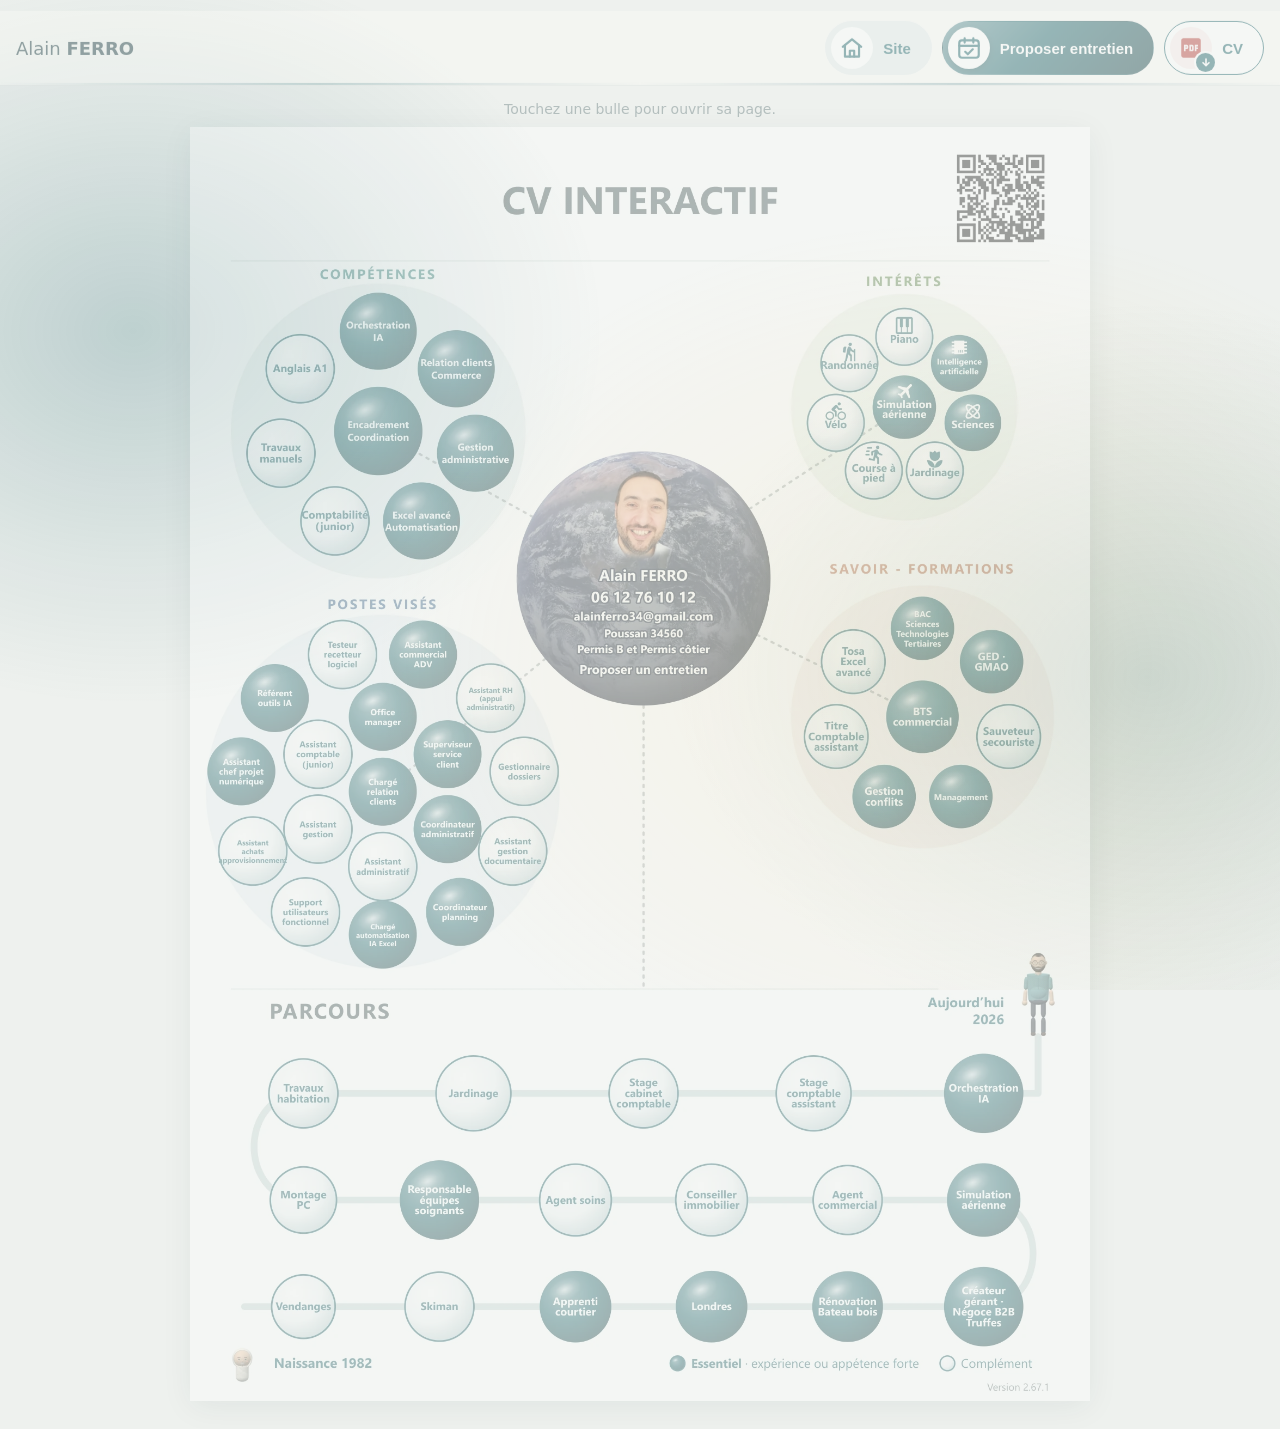
==== cv.html @ 8133cb1b "[CORR] Studio video Phoenix YouTube et libelles 2.67.1" ====
<!doctype html>
<html lang="fr">
<head>
<meta charset="utf-8">
<meta name="viewport" content="width=device-width, initial-scale=1">
<title>CV interactif — Alain FERRO</title>
<meta name="description" content="CV interactif d’Alain Ferro : touchez une bulle pour ouvrir la page correspondante du site.">
<meta http-equiv="Content-Security-Policy" content="default-src 'self'; img-src 'self' data:; style-src 'self'; script-src 'self'; object-src 'none'; base-uri 'none'; form-action 'none'">
<meta name="referrer" content="no-referrer">
<link rel="icon" href="assets/favicon.png">
<link rel="stylesheet" href="cv.css?v=2.67.1">
<link rel="stylesheet" href="boutons.css?v=2.67.1">
<link rel="stylesheet" href="mouvements.css?v=2.67.1">
</head>
<body>
<header class="cvl-barre">
  <a class="cvl-nom" href="./?v=2.67.1#/">Alain <strong>FERRO</strong></a>
  <nav class="cvl-actions" aria-label="Actions">
    <a class="bb bb-p3 cvl-site" href="./?v=2.67.1#/" aria-label="Revenir au site"><span class="bb-pastille" aria-hidden="true"><img class="bb-ic" src="assets/boutons/site.svg" alt=""></span><span class="bb-lb">Site</span></a>
    <a class="bb bb-p1 cvl-entretien" href="entretien.html" aria-label="Proposer un entretien"><span class="bb-pastille" aria-hidden="true"><img class="bb-ic" src="assets/boutons/entretien.svg" alt=""></span><span class="bb-lb">Proposer entretien</span></a>
    <a class="bb bb-p2" id="cvl-pdf" title="Télécharger CV" href="CV-Interactif-Alain-FERRO.pdf?v=2.67.1" aria-label="Télécharger le CV au format PDF" download="CV-Interactif-Alain-FERRO.pdf"><span class="bb-pastille" aria-hidden="true"><img class="bb-ic" src="assets/boutons/cv-pdf.svg" alt=""><span class="bb-badge bb-badge-bas"></span></span><span class="bb-lb">CV</span></a>
  </nav>
</header>
<main class="cvl-scene">
  <p class="cvl-aide">Touchez une bulle pour ouvrir sa page.</p>
  <div class="cvl-page" id="cvl-page">
    <img src="assets/cv/cv-page.webp?v=2.67.1" width="1653" height="2339" alt="CV interactif d’Alain Ferro : compétences, intérêts, formations, postes visés et parcours.">
  </div>
</main>
<script src="assets/cv/liens.js?v=2.67.1"></script>
<script src="cv.js?v=2.67.1"></script>
<script src="mouvements.js?v=2.67.1"></script>
</body>
</html>
---- cv.css ----
/* Lecteur du CV (2.33.0) : la page du PDF, avec des bulles qui sont de vrais liens web, cliquables sur tous les téléphones. */
:root { --encre: #19383d; --experience: #087e83; --fond: #eef1ee; --carte: #fcfcf8; }
* { box-sizing: border-box; }
html, body { margin: 0; background: var(--fond); color: var(--encre); font-family: "Segoe UI", system-ui, -apple-system, Roboto, sans-serif; }
.cvl-barre { position: sticky; top: 0; z-index: 5; display: flex; align-items: center; justify-content: space-between; gap: 12px; padding: 10px 16px; background: rgba(252, 252, 248, .95); border-bottom: 1px solid rgba(25, 56, 61, .12); }
.cvl-nom { font-size: 18px; color: var(--encre); text-decoration: none; }
.cvl-actions { display: flex; gap: 8px; }
.cvl-bouton { display: inline-flex; align-items: center; min-height: 40px; padding: 8px 16px; border: 1px solid var(--encre); border-radius: 22px; font-size: 14px; color: var(--encre); text-decoration: none; white-space: nowrap; }
.cvl-bouton.plein { background: var(--encre); color: #fff; }
.cvl-bouton:focus-visible, .cvl-lien:focus-visible { outline: 3px solid rgba(8, 126, 131, .5); outline-offset: 2px; }
.cvl-scene { padding: 14px 12px 40px; }
.cvl-aide { max-width: 900px; margin: 0 auto 10px; font-size: 14px; color: #4b6468; text-align: center; }
.cvl-page { position: relative; max-width: 900px; margin: 0 auto; background: #fff; box-shadow: 0 6px 30px rgba(25, 56, 61, .18); }
.cvl-page img { display: block; width: 100%; height: auto; }
.cvl-lien { position: absolute; display: block; border-radius: 10px; -webkit-tap-highlight-color: rgba(8, 126, 131, .25); transition: background-color .2s ease, box-shadow .2s ease, transform .2s ease; }
.cvl-lien.bulle { border-radius: 50%; }
.cvl-lien:hover, .cvl-lien:focus-visible, .cvl-lien:active { background: rgba(8, 126, 131, .14); box-shadow: inset 0 0 0 2px rgba(8, 126, 131, .75); }
.cvl-lien:active { background: rgba(8, 126, 131, .28); }
@media (max-width: 520px) { .cvl-nom { font-size: 16px; } .cvl-bouton { padding: 7px 12px; font-size: 13px; } .cvl-scene { padding: 10px 0 30px; } .cvl-page { box-shadow: none; } }
@media (prefers-reduced-motion: reduce) { .cvl-lien { transition: none; } }
/* 2.35.2 (Alain) : sur téléphone, le bandeau ne garde que le nom et « Télécharger le PDF ». */
@media (max-width: 600px) { .cvl-site { display: none; } }
/* 2.61.0 bb-cv : boutons B épurés dans la barre du lecteur ; sur téléphone seul « CV PDF » reste (2.35.2). */
.cvl-actions { align-items: center; gap: 10px; }
@media (max-width: 600px) { .cvl-actions .cvl-site, .cvl-actions .cvl-entretien { display: none; } }
---- boutons.css ----
/* Charte boutons B épurée (2.61.0) — capsule arrondie, pastille dominante, 1 à 2 mots, aucun sous-texte.
   Modèle validé par Alain le 17/11/2026 : boutons-20261117/B-epure.html (dossier privé). Icônes : assets/boutons/. */
.bb { position: relative; box-sizing: border-box; display: inline-flex; align-items: center; gap: 10px; min-height: 52px; padding: 5px 20px 5px 5px;
  border: 1.5px solid #155E66; border-radius: 999px; background: #fff; color: #155E66; font: 700 15px/1 "Segoe UI", Arial, sans-serif;
  letter-spacing: 0; text-transform: none; text-decoration: none; text-shadow: none; white-space: nowrap; cursor: pointer;
  transition: box-shadow .2s, background-color .2s, border-color .2s; -webkit-tap-highlight-color: transparent; }
.bb:hover, .bb:focus-visible, .bb:visited { text-decoration: none; }
.bb-pastille { position: relative; display: grid; place-items: center; width: 42px; height: 42px; flex: none; border-radius: 50%; background: #E3ECEB; transition: transform .2s; }
.bb-ic { display: block; width: 26px; height: 26px; }
.bb-badge { position: absolute; right: -3px; bottom: -3px; width: 19px; height: 19px; border-radius: 50%; background: #155E66 center / 12px 12px no-repeat; box-shadow: 0 0 0 2px #fff; }
.bb-badge-bas { background-image: url("assets/boutons/badge-bas.svg"); }
.bb-badge-pro { background-color: #0A3F7A; background-image: url("assets/boutons/badge-mallette.svg"); }
.bb:hover { box-shadow: 0 6px 16px #155e6630; } .bb:hover .bb-pastille { transform: scale(1.08); }
.bb:active .bb-pastille { transform: scale(.96); }
.bb:focus-visible { outline: none; box-shadow: 0 0 0 3px #fff, 0 0 0 6px #155E66, 0 0 0 9px #FFD27A; }
/* Priorités : principale, secondaire, navigation, messagerie. */
.bb-p1 { border-color: transparent; color: #fff; background: linear-gradient(135deg, #5B8E94, #155E66 45%, #0D3A3F); }
.bb-p1:hover, .bb-p1:focus-visible, .bb-p1:visited { color: #fff; }
.bb-p1 .bb-pastille { background: #fff; box-shadow: 0 2px 6px #0003; }
.bb-p2 .bb-pastille { background: #FBECEB; }
.bb-p2:hover, .bb-p2:visited, .bb-p3:visited { color: #155E66; }
.bb-p3 { border-color: transparent; background: #E3ECEB; } .bb-p3 .bb-pastille { background: #fff; } .bb-p3:hover { background: #d6e4e2; color: #155E66; }
.bb-m { border-color: #D9E3E1; color: #19383D; } .bb-m:hover, .bb-m:visited { color: #19383D; }
.bb-m .bb-pastille { background: #fff; box-shadow: 0 0 0 2px var(--bb-marque), 0 3px 8px #19383d1f; }
.bb-m:hover { border-color: var(--bb-marque); }
.bb-gm { --bb-marque: #EA4335; } .bb-ol { --bb-marque: #0F6CBD; } .bb-pro { --bb-marque: #0A3F7A; }
/* Très petits écrans (≤ 380 px) : même capsule, un peu plus compacte ; cible ≥ 44 px conservée. */
@media (max-width: 380px) {
  .bb { gap: 7px; min-height: 48px; padding-right: 12px; font-size: 14px; }
  .bb-pastille { width: 38px; height: 38px; } .bb-ic { width: 23px; height: 23px; }
}
@media (prefers-reduced-motion: reduce) { .bb, .bb-pastille { transition: none; } }
@media print { .bb { box-shadow: none; } }
/* 2.61.1 bb-deux-lignes : « Proposer entretien » peut passer sur deux lignes dans la capsule sur petit écran. */
@media (max-width: 700px) { .co-actions-bandeau .bb { white-space: normal; line-height: 1.1; } }
@media (max-width: 380px) { .bb { white-space: normal; line-height: 1.1; } }
---- mouvements.css ----
/* Mouvement commun à toutes les rubriques et pages autonomes. Les textes restent lisibles. */
/* 2.65.0 (Alain) : ambiance d'arrière-plan réellement visible sur toutes les pages. Elle passe au-dessus des fonds de
   page (#fond, fonds blancs) et sous le contenu (main en z-index 2, bandeau 20) : textes et cibles ne bougent pas.
   Trois nappes douces aux couleurs de la charte (pétrole, pétrole clair, or pâle) qui dérivent lentement. */
.mv-ambiance { position: fixed; inset: -10%; z-index: 1; pointer-events: none; overflow: hidden; contain: strict;
  background: radial-gradient(38% 42% at 50% 50%, #ffd27a2e, #ffd27a00 70%) 0 0 / 140% 140% no-repeat;
  animation: mv-ambiance-fond 17s ease-in-out infinite alternate; }
.mv-ambiance::before, .mv-ambiance::after { content: ""; position: absolute; width: 62%; height: 70%; border-radius: 50%; animation: mv-ambiance 11s ease-in-out infinite alternate; }
.mv-ambiance::before { left: -14%; top: 4%; background: radial-gradient(ellipse, #155e6638, #155e6614 42%, transparent 70%); }
.mv-ambiance::after { right: -14%; bottom: -6%; background: radial-gradient(ellipse, #5b8e943d, #5b8e9414 45%, transparent 70%); animation-duration: 13.7s; animation-delay: -3s; animation-direction: alternate-reverse; } /* périodes différentes : les nappes ne s’arrêtent jamais ensemble */
body.mv-active > main { position: relative; z-index: 2; }
@keyframes mv-ambiance { from { transform: translate3d(0, 0, 0) scale(.92); } to { transform: translate3d(11vw, -7vh, 0) scale(1.12); } }
@keyframes mv-ambiance-fond { from { background-position: 0% 0%; } to { background-position: 100% 100%; } }
/* Entrée au changement de page, puis au défilement : jamais de contenu masqué en attente de JS. */
.mv-entree { animation: mv-entree .6s cubic-bezier(.2,.65,.3,1) both; animation-delay: var(--mv-delai, 0ms); }
@keyframes mv-entree { from { opacity: .35; translate: 0 12px; } to { opacity: 1; translate: 0 0; } }
/* Déplacement doux des visuels seulement ; transform reste disponible pour les interactions existantes. */
.pr-terre > image, .re-visuel, .co-bulle-disque, .co-fiche-sphere { animation: mv-flotte 7s ease-in-out infinite alternate; }
.re-cartes li:nth-child(2n) .re-visuel, .co-bulle-appli:nth-child(2n) .co-bulle-disque { animation-delay: -3s; animation-duration: 8.5s; }
.re-cartes li:nth-child(3n) .re-visuel, .co-bulle-appli:nth-child(3n) .co-bulle-disque { animation-delay: -5s; }
@keyframes mv-flotte { from { translate: 0 0; } to { translate: 0 -5px; } }
.pr-terre:focus-within, .pr-terre:hover, .pr-sphere:hover, .pr-sphere:focus-visible,
.re-carte:hover .re-visuel, .re-carte:focus-visible .re-visuel,
.co-bulle-appli a:hover .co-bulle-disque, .co-bulle-appli a:focus-visible .co-bulle-disque { animation-play-state: paused; }
.pr-terre, .pr-terre-boite { animation: mv-terre-eclat 8s ease-in-out infinite alternate; }
.pr-terre-boite > .pr-terre { animation: none; }
@keyframes mv-terre-eclat { from { filter: drop-shadow(0 2px 3px #155e6612); } to { filter: drop-shadow(0 6px 10px #155e662e); } }
/* Modelé vivant des sphères de jeu, sans intervenir sur leurs positions ou collisions. */
.pr-sphere::after, .bi-charte .ch-sphere::after, .co-sphere-reflet { animation: mv-reflet 5.5s ease-in-out infinite alternate; }
.bi-charte .bi-place:nth-child(2n) .ch-sphere::after { animation-delay: -2s; }
@keyframes mv-reflet { from { opacity: .55; } to { opacity: 1; } }
.co-bouton-methode::before { animation: mv-eclat 6s ease-in-out infinite; }
@keyframes mv-eclat { 0%, 55% { opacity: .35; translate: -15% 0; } 80%, 100% { opacity: .9; translate: 15% 0; } }
.co-graphe-lien.hub { animation: mv-liens 8s linear infinite; }
@keyframes mv-liens { to { stroke-dashoffset: -64; } }
/* Le lecteur garde l’image du PDF et ses zones cliquables exactement superposées. */
.cvl-barre::after { content: ""; position: absolute; left: 0; bottom: 0; width: 100%; height: 2px; background: linear-gradient(90deg, transparent, #155e6670, transparent); background-size: 50% 100%; animation: mv-lecture 9s linear infinite; pointer-events: none; }
@keyframes mv-lecture { to { background-position: 200% 0; } }
/* 2.60.0 : sphères du Parcours toujours en léger mouvement tant que la page est affichée :
   respiration du disque autour de son centre et reflet qui glisse. Textes, liens, chemin et personnage fixes. */
.co-chemin .co-noeud-charte .co-sphere-fond { transform-box: fill-box; transform-origin: 50% 50%; animation: mv-souffle 5.2s ease-in-out infinite alternate; }
.co-chemin .co-noeud-charte .co-sphere-reflet { animation: mv-reflet 5.5s ease-in-out infinite alternate, mv-reflet-glisse 7.4s ease-in-out infinite alternate; }
.co-chemin .co-noeud-charte:nth-of-type(2n) .co-sphere-fond { animation-duration: 6.1s; animation-delay: -2.3s; }
.co-chemin .co-noeud-charte:nth-of-type(3n) .co-sphere-fond { animation-duration: 4.6s; animation-delay: -3.7s; }
.co-chemin .co-noeud-charte:nth-of-type(2n) .co-sphere-reflet { animation-delay: -1.6s, -4.1s; }
.co-chemin .co-noeud-charte:nth-of-type(3n) .co-sphere-reflet { animation-delay: -3s, -2.2s; }
/* Liste du Parcours (petit écran / fenêtre basse) : petites sphères en respiration et reflet vivant. */
.co-arret-charte .ch-sphere { animation: mv-souffle 5.2s ease-in-out infinite alternate; }
.co-arret-charte:nth-child(2n) .ch-sphere { animation-duration: 6.1s; animation-delay: -2.3s; }
.co-arret-charte:nth-child(3n) .ch-sphere { animation-duration: 4.6s; animation-delay: -3.7s; }
.co-arret-charte .ch-sphere::after { animation: mv-reflet 5.5s ease-in-out infinite alternate; }
@keyframes mv-souffle { from { scale: .965; } to { scale: 1.035; } }
@keyframes mv-reflet-glisse { from { translate: -4px -2px; } to { translate: 4px 3px; } }
/* Pause de toutes les animations CSS, anciennes et nouvelles, quand l’onglet n’est pas affiché. */
html.mv-pause *, html.mv-pause *::before, html.mv-pause *::after { animation-play-state: paused !important; }
@media (prefers-reduced-motion: reduce) {
  .mv-ambiance { display: none; }
  html *, html *::before, html *::after { animation: none !important; transition: none !important; scroll-behavior: auto !important; }
}
/* 2.63.0 : le poids du personnage ne déplace jamais les bulles en mouvement réduit ni à l’impression. */
@media (prefers-reduced-motion: reduce) { .co-chemin .co-noeud-charte { translate: none !important; } }
@media print { .co-chemin .co-noeud-charte { translate: none !important; } }
@media print {
  .mv-ambiance { display: none; }
  html *, html *::before, html *::after { animation: none !important; transition: none !important; }
}
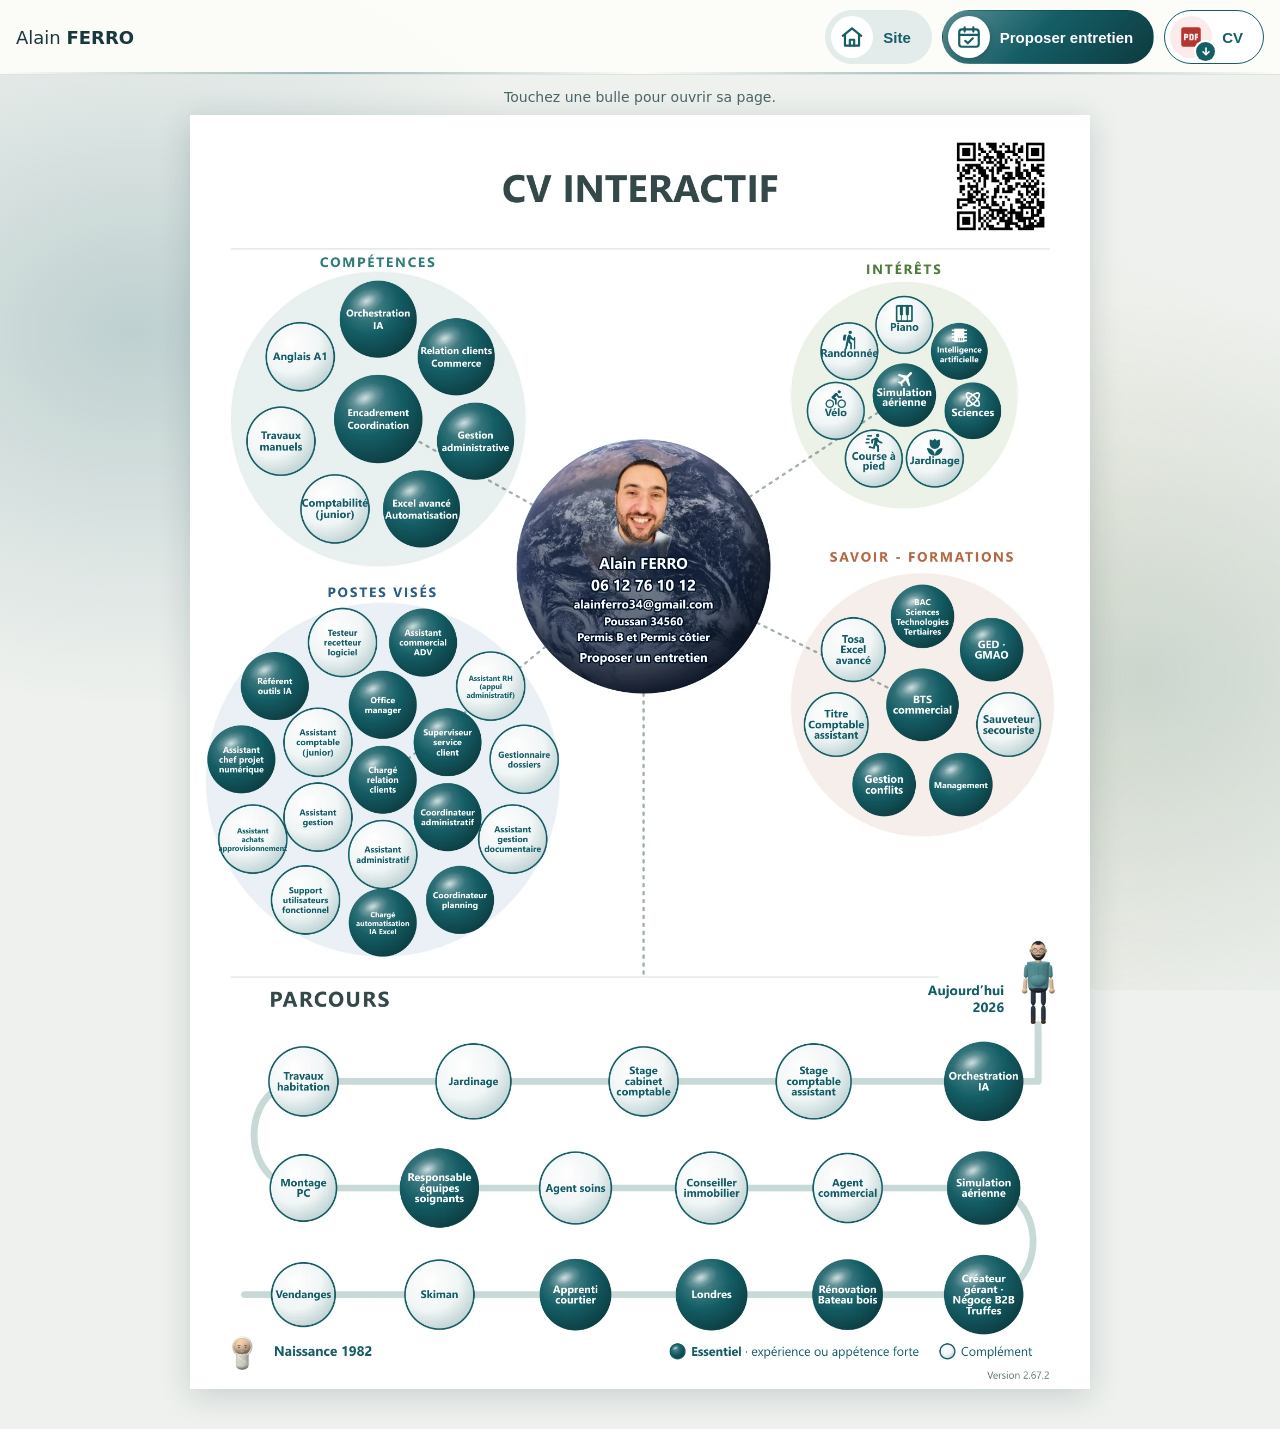
==== commit 683498d3: "[CORR] Reference video Phoenix corrigee 2.67.2" ====
--- a/cv.html
+++ b/cv.html
@@ -8,27 +8,27 @@
 <meta http-equiv="Content-Security-Policy" content="default-src 'self'; img-src 'self' data:; style-src 'self'; script-src 'self'; object-src 'none'; base-uri 'none'; form-action 'none'">
 <meta name="referrer" content="no-referrer">
 <link rel="icon" href="assets/favicon.png">
-<link rel="stylesheet" href="cv.css?v=2.67.1">
-<link rel="stylesheet" href="boutons.css?v=2.67.1">
-<link rel="stylesheet" href="mouvements.css?v=2.67.1">
+<link rel="stylesheet" href="cv.css?v=2.67.2">
+<link rel="stylesheet" href="boutons.css?v=2.67.2">
+<link rel="stylesheet" href="mouvements.css?v=2.67.2">
 </head>
 <body>
 <header class="cvl-barre">
-  <a class="cvl-nom" href="./?v=2.67.1#/">Alain <strong>FERRO</strong></a>
+  <a class="cvl-nom" href="./?v=2.67.2#/">Alain <strong>FERRO</strong></a>
   <nav class="cvl-actions" aria-label="Actions">
-    <a class="bb bb-p3 cvl-site" href="./?v=2.67.1#/" aria-label="Revenir au site"><span class="bb-pastille" aria-hidden="true"><img class="bb-ic" src="assets/boutons/site.svg" alt=""></span><span class="bb-lb">Site</span></a>
+    <a class="bb bb-p3 cvl-site" href="./?v=2.67.2#/" aria-label="Revenir au site"><span class="bb-pastille" aria-hidden="true"><img class="bb-ic" src="assets/boutons/site.svg" alt=""></span><span class="bb-lb">Site</span></a>
     <a class="bb bb-p1 cvl-entretien" href="entretien.html" aria-label="Proposer un entretien"><span class="bb-pastille" aria-hidden="true"><img class="bb-ic" src="assets/boutons/entretien.svg" alt=""></span><span class="bb-lb">Proposer entretien</span></a>
-    <a class="bb bb-p2" id="cvl-pdf" title="Télécharger CV" href="CV-Interactif-Alain-FERRO.pdf?v=2.67.1" aria-label="Télécharger le CV au format PDF" download="CV-Interactif-Alain-FERRO.pdf"><span class="bb-pastille" aria-hidden="true"><img class="bb-ic" src="assets/boutons/cv-pdf.svg" alt=""><span class="bb-badge bb-badge-bas"></span></span><span class="bb-lb">CV</span></a>
+    <a class="bb bb-p2" id="cvl-pdf" title="Télécharger CV" href="CV-Interactif-Alain-FERRO.pdf?v=2.67.2" aria-label="Télécharger le CV au format PDF" download="CV-Interactif-Alain-FERRO.pdf"><span class="bb-pastille" aria-hidden="true"><img class="bb-ic" src="assets/boutons/cv-pdf.svg" alt=""><span class="bb-badge bb-badge-bas"></span></span><span class="bb-lb">CV</span></a>
   </nav>
 </header>
 <main class="cvl-scene">
   <p class="cvl-aide">Touchez une bulle pour ouvrir sa page.</p>
   <div class="cvl-page" id="cvl-page">
-    <img src="assets/cv/cv-page.webp?v=2.67.1" width="1653" height="2339" alt="CV interactif d’Alain Ferro : compétences, intérêts, formations, postes visés et parcours.">
+    <img src="assets/cv/cv-page.webp?v=2.67.2" width="1653" height="2339" alt="CV interactif d’Alain Ferro : compétences, intérêts, formations, postes visés et parcours.">
   </div>
 </main>
-<script src="assets/cv/liens.js?v=2.67.1"></script>
-<script src="cv.js?v=2.67.1"></script>
-<script src="mouvements.js?v=2.67.1"></script>
+<script src="assets/cv/liens.js?v=2.67.2"></script>
+<script src="cv.js?v=2.67.2"></script>
+<script src="mouvements.js?v=2.67.2"></script>
 </body>
 </html>
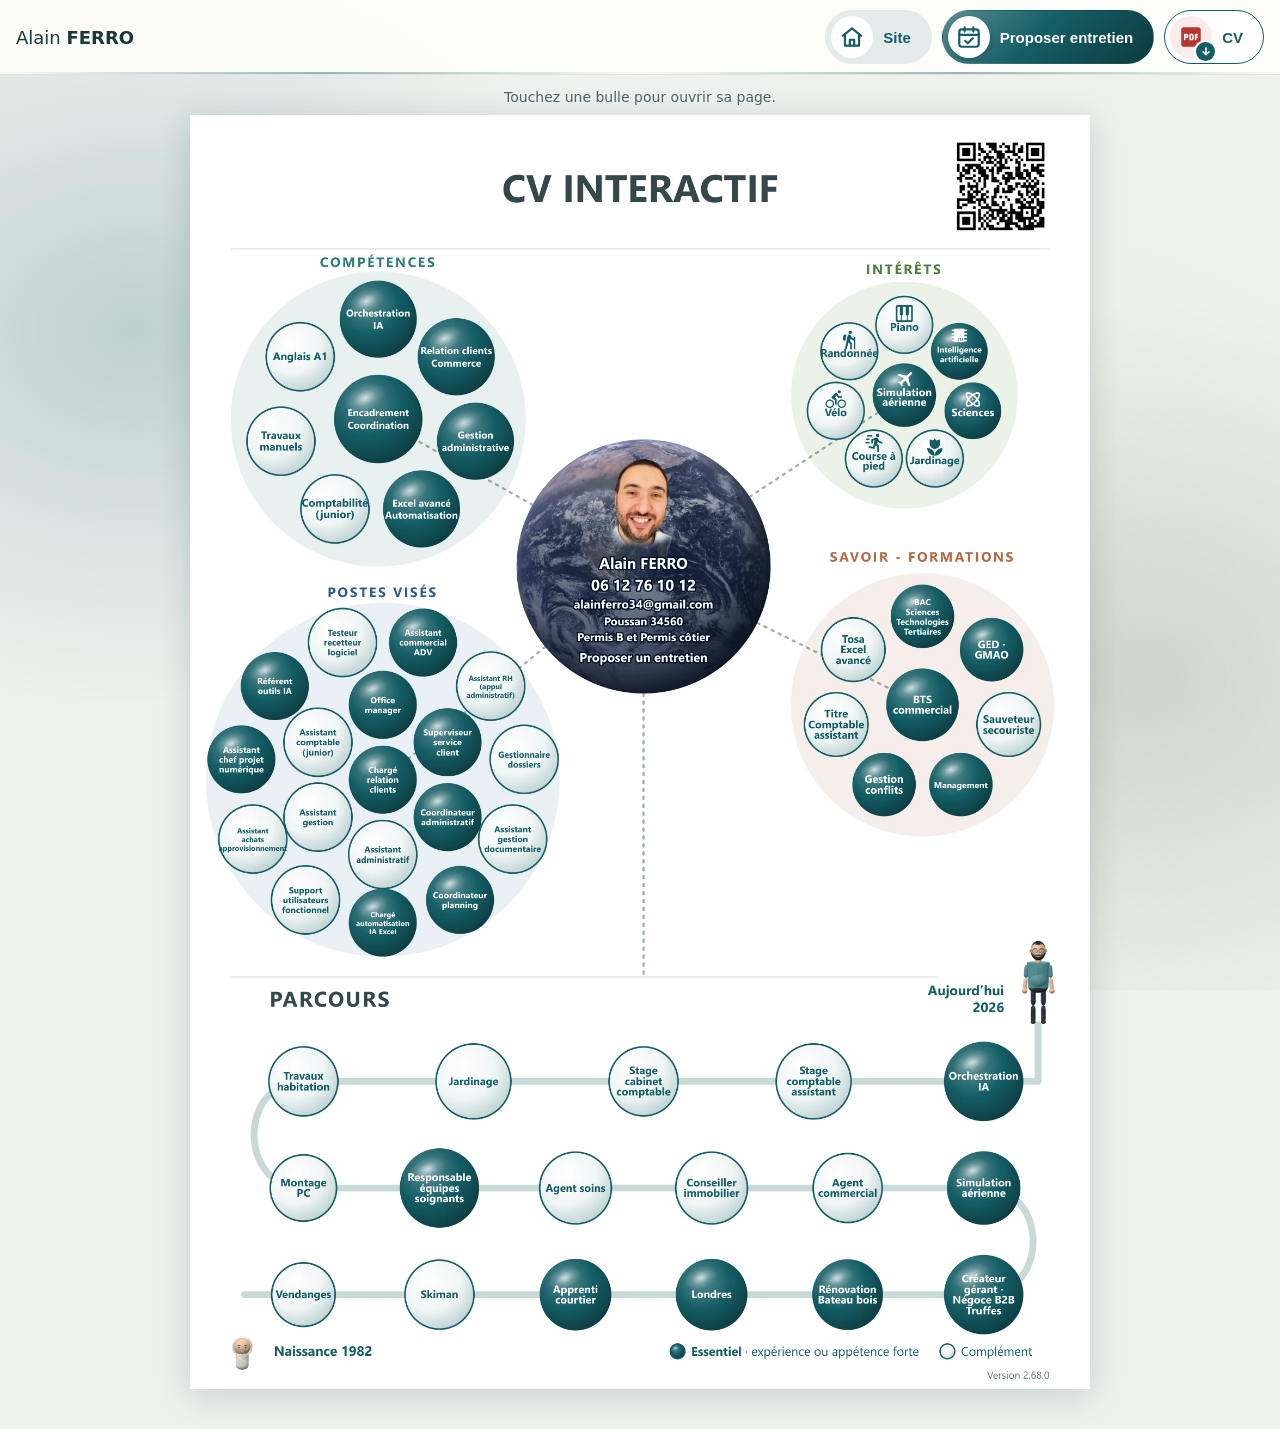
==== commit b8a6e617: "[MODIF] Pages enfants SkyLivra uniformes et videos prioritaires 2.68.0" ====
--- a/cv.html
+++ b/cv.html
@@ -8,27 +8,27 @@
 <meta http-equiv="Content-Security-Policy" content="default-src 'self'; img-src 'self' data:; style-src 'self'; script-src 'self'; object-src 'none'; base-uri 'none'; form-action 'none'">
 <meta name="referrer" content="no-referrer">
 <link rel="icon" href="assets/favicon.png">
-<link rel="stylesheet" href="cv.css?v=2.67.2">
-<link rel="stylesheet" href="boutons.css?v=2.67.2">
-<link rel="stylesheet" href="mouvements.css?v=2.67.2">
+<link rel="stylesheet" href="cv.css?v=2.68.0">
+<link rel="stylesheet" href="boutons.css?v=2.68.0">
+<link rel="stylesheet" href="mouvements.css?v=2.68.0">
 </head>
 <body>
 <header class="cvl-barre">
-  <a class="cvl-nom" href="./?v=2.67.2#/">Alain <strong>FERRO</strong></a>
+  <a class="cvl-nom" href="./?v=2.68.0#/">Alain <strong>FERRO</strong></a>
   <nav class="cvl-actions" aria-label="Actions">
-    <a class="bb bb-p3 cvl-site" href="./?v=2.67.2#/" aria-label="Revenir au site"><span class="bb-pastille" aria-hidden="true"><img class="bb-ic" src="assets/boutons/site.svg" alt=""></span><span class="bb-lb">Site</span></a>
+    <a class="bb bb-p3 cvl-site" href="./?v=2.68.0#/" aria-label="Revenir au site"><span class="bb-pastille" aria-hidden="true"><img class="bb-ic" src="assets/boutons/site.svg" alt=""></span><span class="bb-lb">Site</span></a>
     <a class="bb bb-p1 cvl-entretien" href="entretien.html" aria-label="Proposer un entretien"><span class="bb-pastille" aria-hidden="true"><img class="bb-ic" src="assets/boutons/entretien.svg" alt=""></span><span class="bb-lb">Proposer entretien</span></a>
-    <a class="bb bb-p2" id="cvl-pdf" title="Télécharger CV" href="CV-Interactif-Alain-FERRO.pdf?v=2.67.2" aria-label="Télécharger le CV au format PDF" download="CV-Interactif-Alain-FERRO.pdf"><span class="bb-pastille" aria-hidden="true"><img class="bb-ic" src="assets/boutons/cv-pdf.svg" alt=""><span class="bb-badge bb-badge-bas"></span></span><span class="bb-lb">CV</span></a>
+    <a class="bb bb-p2" id="cvl-pdf" title="Télécharger CV" href="CV-Interactif-Alain-FERRO.pdf?v=2.68.0" aria-label="Télécharger le CV au format PDF" download="CV-Interactif-Alain-FERRO.pdf"><span class="bb-pastille" aria-hidden="true"><img class="bb-ic" src="assets/boutons/cv-pdf.svg" alt=""><span class="bb-badge bb-badge-bas"></span></span><span class="bb-lb">CV</span></a>
   </nav>
 </header>
 <main class="cvl-scene">
   <p class="cvl-aide">Touchez une bulle pour ouvrir sa page.</p>
   <div class="cvl-page" id="cvl-page">
-    <img src="assets/cv/cv-page.webp?v=2.67.2" width="1653" height="2339" alt="CV interactif d’Alain Ferro : compétences, intérêts, formations, postes visés et parcours.">
+    <img src="assets/cv/cv-page.webp?v=2.68.0" width="1653" height="2339" alt="CV interactif d’Alain Ferro : compétences, intérêts, formations, postes visés et parcours.">
   </div>
 </main>
-<script src="assets/cv/liens.js?v=2.67.2"></script>
-<script src="cv.js?v=2.67.2"></script>
-<script src="mouvements.js?v=2.67.2"></script>
+<script src="assets/cv/liens.js?v=2.68.0"></script>
+<script src="cv.js?v=2.68.0"></script>
+<script src="mouvements.js?v=2.68.0"></script>
 </body>
 </html>
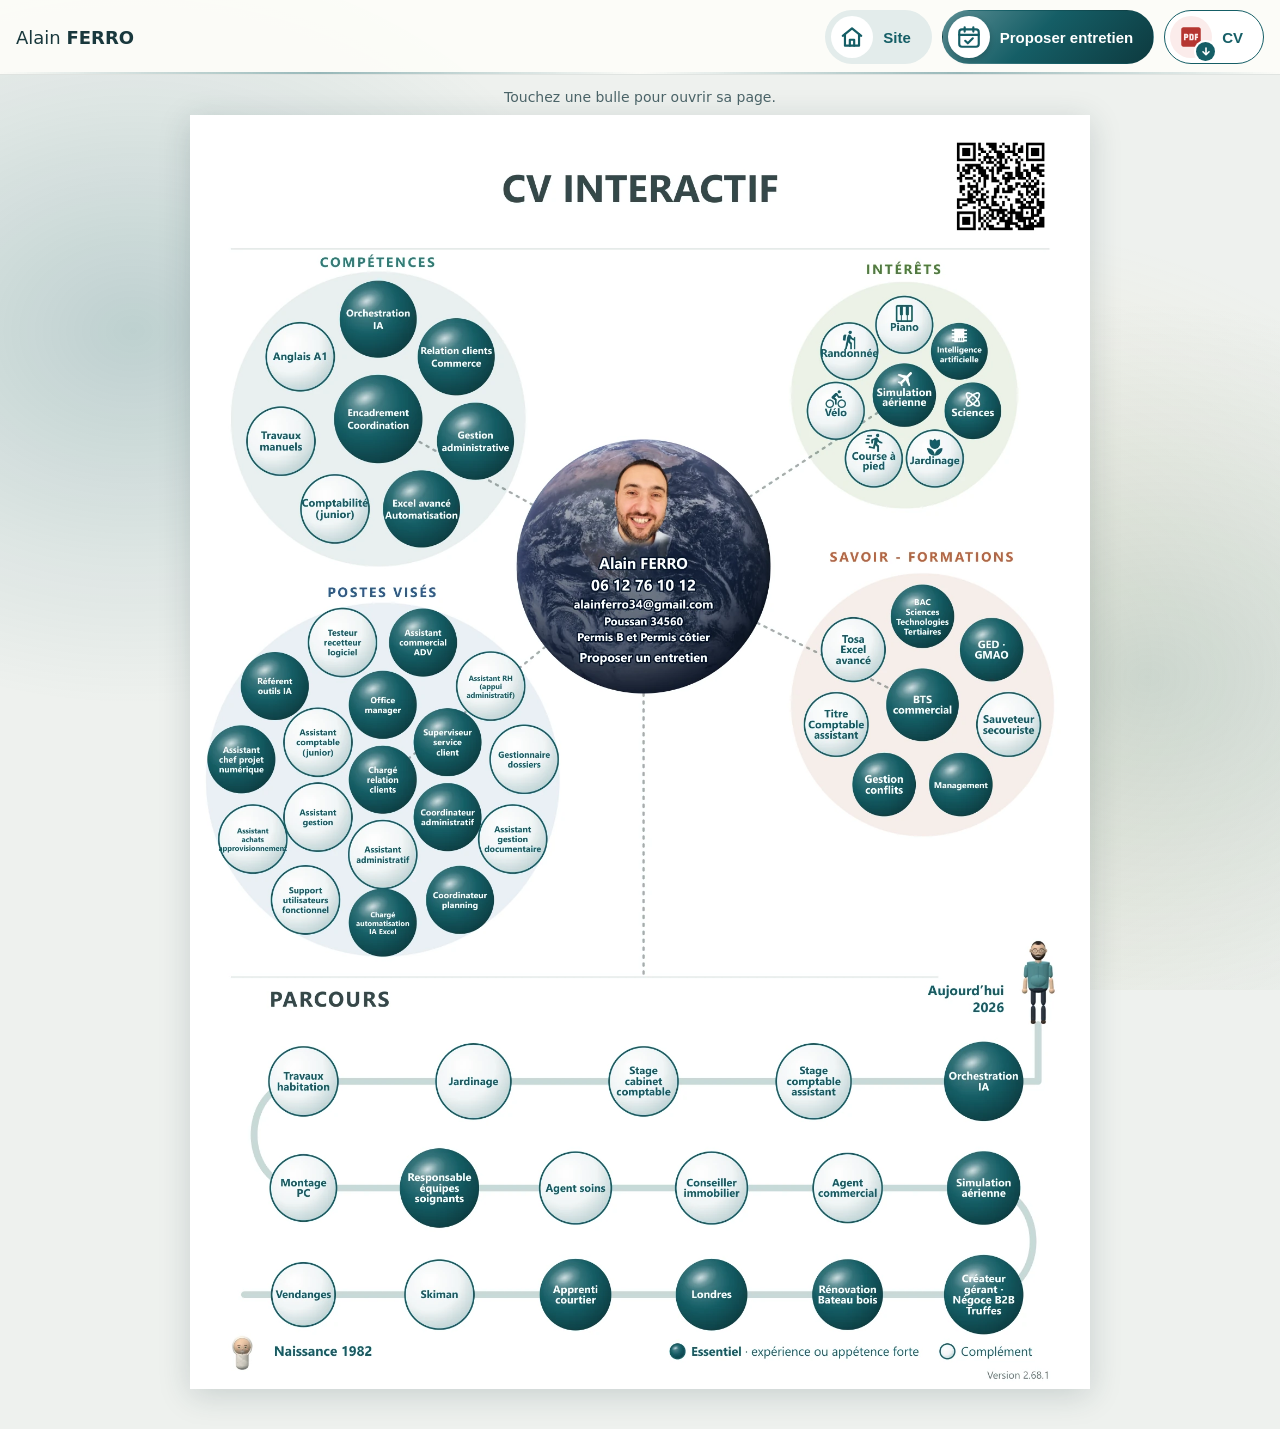
==== commit 88e2637b: "[MODIF] Site marchand resume pour lecture recruteur 2.68.1" ====
--- a/cv.html
+++ b/cv.html
@@ -8,27 +8,27 @@
 <meta http-equiv="Content-Security-Policy" content="default-src 'self'; img-src 'self' data:; style-src 'self'; script-src 'self'; object-src 'none'; base-uri 'none'; form-action 'none'">
 <meta name="referrer" content="no-referrer">
 <link rel="icon" href="assets/favicon.png">
-<link rel="stylesheet" href="cv.css?v=2.68.0">
-<link rel="stylesheet" href="boutons.css?v=2.68.0">
-<link rel="stylesheet" href="mouvements.css?v=2.68.0">
+<link rel="stylesheet" href="cv.css?v=2.68.1">
+<link rel="stylesheet" href="boutons.css?v=2.68.1">
+<link rel="stylesheet" href="mouvements.css?v=2.68.1">
 </head>
 <body>
 <header class="cvl-barre">
-  <a class="cvl-nom" href="./?v=2.68.0#/">Alain <strong>FERRO</strong></a>
+  <a class="cvl-nom" href="./?v=2.68.1#/">Alain <strong>FERRO</strong></a>
   <nav class="cvl-actions" aria-label="Actions">
-    <a class="bb bb-p3 cvl-site" href="./?v=2.68.0#/" aria-label="Revenir au site"><span class="bb-pastille" aria-hidden="true"><img class="bb-ic" src="assets/boutons/site.svg" alt=""></span><span class="bb-lb">Site</span></a>
+    <a class="bb bb-p3 cvl-site" href="./?v=2.68.1#/" aria-label="Revenir au site"><span class="bb-pastille" aria-hidden="true"><img class="bb-ic" src="assets/boutons/site.svg" alt=""></span><span class="bb-lb">Site</span></a>
     <a class="bb bb-p1 cvl-entretien" href="entretien.html" aria-label="Proposer un entretien"><span class="bb-pastille" aria-hidden="true"><img class="bb-ic" src="assets/boutons/entretien.svg" alt=""></span><span class="bb-lb">Proposer entretien</span></a>
-    <a class="bb bb-p2" id="cvl-pdf" title="Télécharger CV" href="CV-Interactif-Alain-FERRO.pdf?v=2.68.0" aria-label="Télécharger le CV au format PDF" download="CV-Interactif-Alain-FERRO.pdf"><span class="bb-pastille" aria-hidden="true"><img class="bb-ic" src="assets/boutons/cv-pdf.svg" alt=""><span class="bb-badge bb-badge-bas"></span></span><span class="bb-lb">CV</span></a>
+    <a class="bb bb-p2" id="cvl-pdf" title="Télécharger CV" href="CV-Interactif-Alain-FERRO.pdf?v=2.68.1" aria-label="Télécharger le CV au format PDF" download="CV-Interactif-Alain-FERRO.pdf"><span class="bb-pastille" aria-hidden="true"><img class="bb-ic" src="assets/boutons/cv-pdf.svg" alt=""><span class="bb-badge bb-badge-bas"></span></span><span class="bb-lb">CV</span></a>
   </nav>
 </header>
 <main class="cvl-scene">
   <p class="cvl-aide">Touchez une bulle pour ouvrir sa page.</p>
   <div class="cvl-page" id="cvl-page">
-    <img src="assets/cv/cv-page.webp?v=2.68.0" width="1653" height="2339" alt="CV interactif d’Alain Ferro : compétences, intérêts, formations, postes visés et parcours.">
+    <img src="assets/cv/cv-page.webp?v=2.68.1" width="1653" height="2339" alt="CV interactif d’Alain Ferro : compétences, intérêts, formations, postes visés et parcours.">
   </div>
 </main>
-<script src="assets/cv/liens.js?v=2.68.0"></script>
-<script src="cv.js?v=2.68.0"></script>
-<script src="mouvements.js?v=2.68.0"></script>
+<script src="assets/cv/liens.js?v=2.68.1"></script>
+<script src="cv.js?v=2.68.1"></script>
+<script src="mouvements.js?v=2.68.1"></script>
 </body>
 </html>
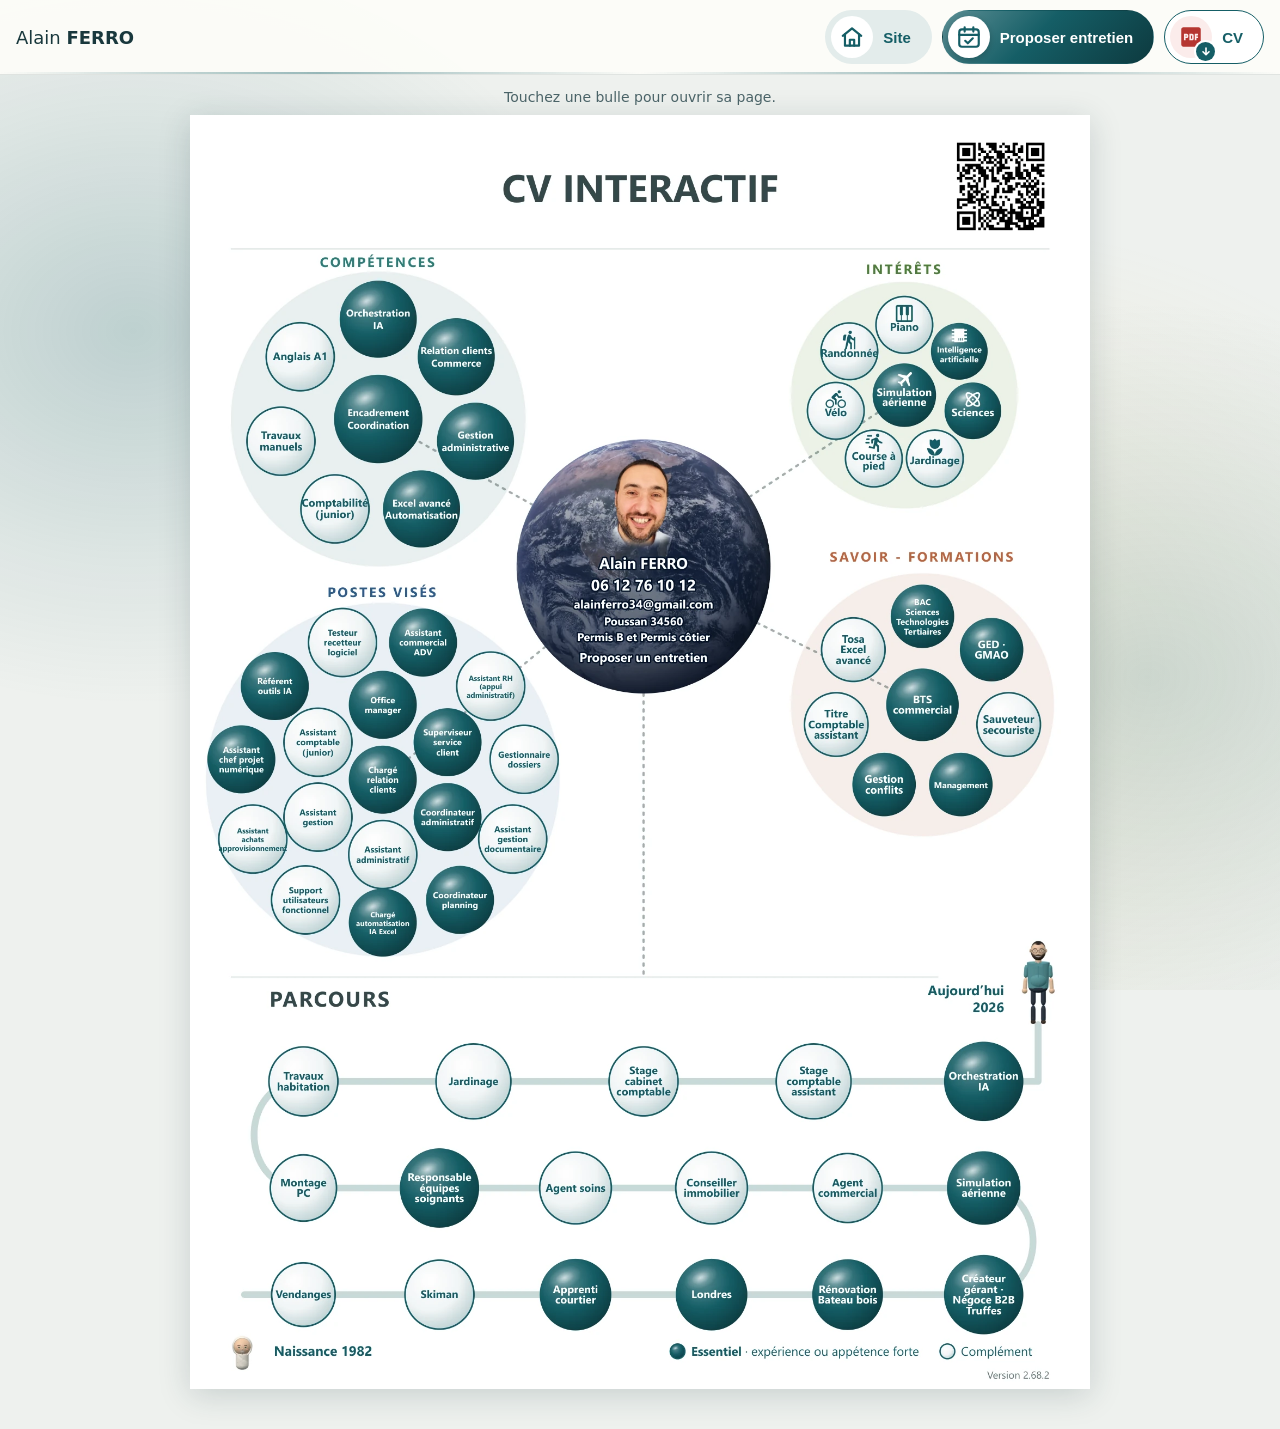
==== commit e8eba3dd: "[MODIF] Captures du site SkyLivra sans prix 2.68.2" ====
--- a/cv.html
+++ b/cv.html
@@ -8,27 +8,27 @@
 <meta http-equiv="Content-Security-Policy" content="default-src 'self'; img-src 'self' data:; style-src 'self'; script-src 'self'; object-src 'none'; base-uri 'none'; form-action 'none'">
 <meta name="referrer" content="no-referrer">
 <link rel="icon" href="assets/favicon.png">
-<link rel="stylesheet" href="cv.css?v=2.68.1">
-<link rel="stylesheet" href="boutons.css?v=2.68.1">
-<link rel="stylesheet" href="mouvements.css?v=2.68.1">
+<link rel="stylesheet" href="cv.css?v=2.68.2">
+<link rel="stylesheet" href="boutons.css?v=2.68.2">
+<link rel="stylesheet" href="mouvements.css?v=2.68.2">
 </head>
 <body>
 <header class="cvl-barre">
-  <a class="cvl-nom" href="./?v=2.68.1#/">Alain <strong>FERRO</strong></a>
+  <a class="cvl-nom" href="./?v=2.68.2#/">Alain <strong>FERRO</strong></a>
   <nav class="cvl-actions" aria-label="Actions">
-    <a class="bb bb-p3 cvl-site" href="./?v=2.68.1#/" aria-label="Revenir au site"><span class="bb-pastille" aria-hidden="true"><img class="bb-ic" src="assets/boutons/site.svg" alt=""></span><span class="bb-lb">Site</span></a>
+    <a class="bb bb-p3 cvl-site" href="./?v=2.68.2#/" aria-label="Revenir au site"><span class="bb-pastille" aria-hidden="true"><img class="bb-ic" src="assets/boutons/site.svg" alt=""></span><span class="bb-lb">Site</span></a>
     <a class="bb bb-p1 cvl-entretien" href="entretien.html" aria-label="Proposer un entretien"><span class="bb-pastille" aria-hidden="true"><img class="bb-ic" src="assets/boutons/entretien.svg" alt=""></span><span class="bb-lb">Proposer entretien</span></a>
-    <a class="bb bb-p2" id="cvl-pdf" title="Télécharger CV" href="CV-Interactif-Alain-FERRO.pdf?v=2.68.1" aria-label="Télécharger le CV au format PDF" download="CV-Interactif-Alain-FERRO.pdf"><span class="bb-pastille" aria-hidden="true"><img class="bb-ic" src="assets/boutons/cv-pdf.svg" alt=""><span class="bb-badge bb-badge-bas"></span></span><span class="bb-lb">CV</span></a>
+    <a class="bb bb-p2" id="cvl-pdf" title="Télécharger CV" href="CV-Interactif-Alain-FERRO.pdf?v=2.68.2" aria-label="Télécharger le CV au format PDF" download="CV-Interactif-Alain-FERRO.pdf"><span class="bb-pastille" aria-hidden="true"><img class="bb-ic" src="assets/boutons/cv-pdf.svg" alt=""><span class="bb-badge bb-badge-bas"></span></span><span class="bb-lb">CV</span></a>
   </nav>
 </header>
 <main class="cvl-scene">
   <p class="cvl-aide">Touchez une bulle pour ouvrir sa page.</p>
   <div class="cvl-page" id="cvl-page">
-    <img src="assets/cv/cv-page.webp?v=2.68.1" width="1653" height="2339" alt="CV interactif d’Alain Ferro : compétences, intérêts, formations, postes visés et parcours.">
+    <img src="assets/cv/cv-page.webp?v=2.68.2" width="1653" height="2339" alt="CV interactif d’Alain Ferro : compétences, intérêts, formations, postes visés et parcours.">
   </div>
 </main>
-<script src="assets/cv/liens.js?v=2.68.1"></script>
-<script src="cv.js?v=2.68.1"></script>
-<script src="mouvements.js?v=2.68.1"></script>
+<script src="assets/cv/liens.js?v=2.68.2"></script>
+<script src="cv.js?v=2.68.2"></script>
+<script src="mouvements.js?v=2.68.2"></script>
 </body>
 </html>
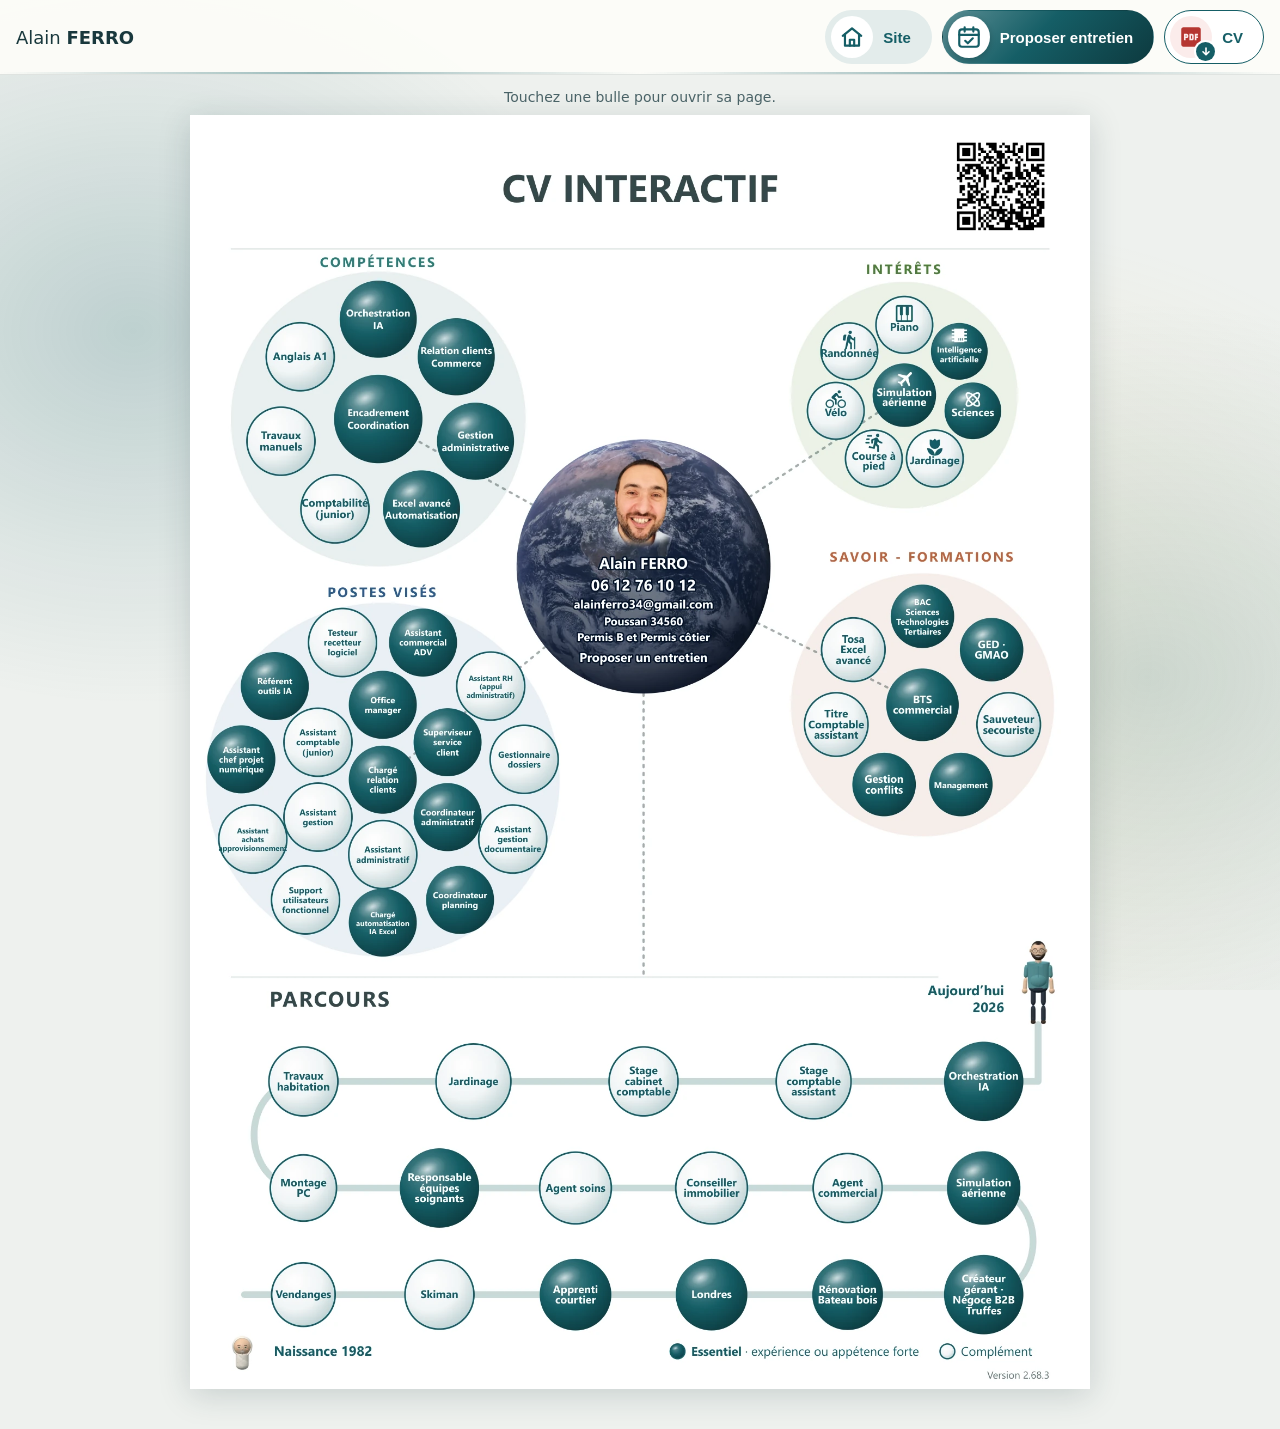
==== commit 77d8e8d3: "[MODIF] Captures Alain et prix catalogue floute 2.68.3" ====
--- a/cv.html
+++ b/cv.html
@@ -8,27 +8,27 @@
 <meta http-equiv="Content-Security-Policy" content="default-src 'self'; img-src 'self' data:; style-src 'self'; script-src 'self'; object-src 'none'; base-uri 'none'; form-action 'none'">
 <meta name="referrer" content="no-referrer">
 <link rel="icon" href="assets/favicon.png">
-<link rel="stylesheet" href="cv.css?v=2.68.2">
-<link rel="stylesheet" href="boutons.css?v=2.68.2">
-<link rel="stylesheet" href="mouvements.css?v=2.68.2">
+<link rel="stylesheet" href="cv.css?v=2.68.3">
+<link rel="stylesheet" href="boutons.css?v=2.68.3">
+<link rel="stylesheet" href="mouvements.css?v=2.68.3">
 </head>
 <body>
 <header class="cvl-barre">
-  <a class="cvl-nom" href="./?v=2.68.2#/">Alain <strong>FERRO</strong></a>
+  <a class="cvl-nom" href="./?v=2.68.3#/">Alain <strong>FERRO</strong></a>
   <nav class="cvl-actions" aria-label="Actions">
-    <a class="bb bb-p3 cvl-site" href="./?v=2.68.2#/" aria-label="Revenir au site"><span class="bb-pastille" aria-hidden="true"><img class="bb-ic" src="assets/boutons/site.svg" alt=""></span><span class="bb-lb">Site</span></a>
+    <a class="bb bb-p3 cvl-site" href="./?v=2.68.3#/" aria-label="Revenir au site"><span class="bb-pastille" aria-hidden="true"><img class="bb-ic" src="assets/boutons/site.svg" alt=""></span><span class="bb-lb">Site</span></a>
     <a class="bb bb-p1 cvl-entretien" href="entretien.html" aria-label="Proposer un entretien"><span class="bb-pastille" aria-hidden="true"><img class="bb-ic" src="assets/boutons/entretien.svg" alt=""></span><span class="bb-lb">Proposer entretien</span></a>
-    <a class="bb bb-p2" id="cvl-pdf" title="Télécharger CV" href="CV-Interactif-Alain-FERRO.pdf?v=2.68.2" aria-label="Télécharger le CV au format PDF" download="CV-Interactif-Alain-FERRO.pdf"><span class="bb-pastille" aria-hidden="true"><img class="bb-ic" src="assets/boutons/cv-pdf.svg" alt=""><span class="bb-badge bb-badge-bas"></span></span><span class="bb-lb">CV</span></a>
+    <a class="bb bb-p2" id="cvl-pdf" title="Télécharger CV" href="CV-Interactif-Alain-FERRO.pdf?v=2.68.3" aria-label="Télécharger le CV au format PDF" download="CV-Interactif-Alain-FERRO.pdf"><span class="bb-pastille" aria-hidden="true"><img class="bb-ic" src="assets/boutons/cv-pdf.svg" alt=""><span class="bb-badge bb-badge-bas"></span></span><span class="bb-lb">CV</span></a>
   </nav>
 </header>
 <main class="cvl-scene">
   <p class="cvl-aide">Touchez une bulle pour ouvrir sa page.</p>
   <div class="cvl-page" id="cvl-page">
-    <img src="assets/cv/cv-page.webp?v=2.68.2" width="1653" height="2339" alt="CV interactif d’Alain Ferro : compétences, intérêts, formations, postes visés et parcours.">
+    <img src="assets/cv/cv-page.webp?v=2.68.3" width="1653" height="2339" alt="CV interactif d’Alain Ferro : compétences, intérêts, formations, postes visés et parcours.">
   </div>
 </main>
-<script src="assets/cv/liens.js?v=2.68.2"></script>
-<script src="cv.js?v=2.68.2"></script>
-<script src="mouvements.js?v=2.68.2"></script>
+<script src="assets/cv/liens.js?v=2.68.3"></script>
+<script src="cv.js?v=2.68.3"></script>
+<script src="mouvements.js?v=2.68.3"></script>
 </body>
 </html>
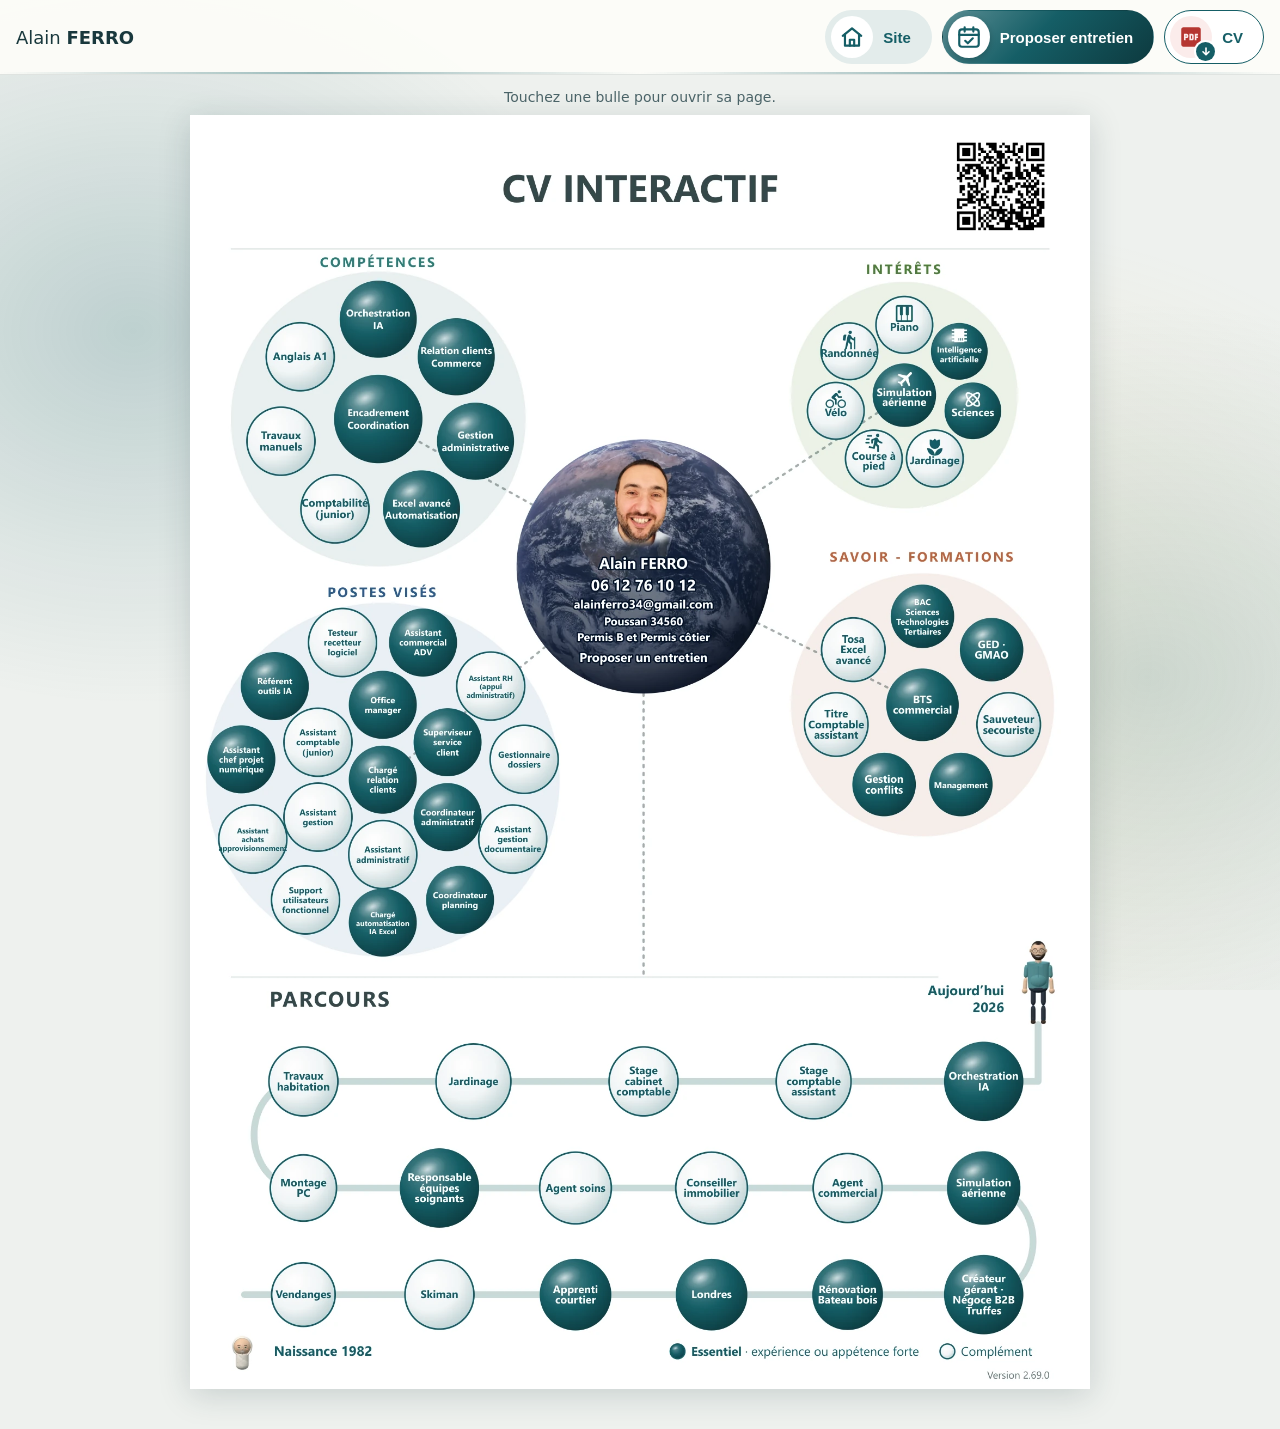
==== commit 1ea13fb9: "[MODIF] Sept realisations au format recruteur 2.69.0" ====
--- a/cv.html
+++ b/cv.html
@@ -8,27 +8,27 @@
 <meta http-equiv="Content-Security-Policy" content="default-src 'self'; img-src 'self' data:; style-src 'self'; script-src 'self'; object-src 'none'; base-uri 'none'; form-action 'none'">
 <meta name="referrer" content="no-referrer">
 <link rel="icon" href="assets/favicon.png">
-<link rel="stylesheet" href="cv.css?v=2.68.3">
-<link rel="stylesheet" href="boutons.css?v=2.68.3">
-<link rel="stylesheet" href="mouvements.css?v=2.68.3">
+<link rel="stylesheet" href="cv.css?v=2.69.0">
+<link rel="stylesheet" href="boutons.css?v=2.69.0">
+<link rel="stylesheet" href="mouvements.css?v=2.69.0">
 </head>
 <body>
 <header class="cvl-barre">
-  <a class="cvl-nom" href="./?v=2.68.3#/">Alain <strong>FERRO</strong></a>
+  <a class="cvl-nom" href="./?v=2.69.0#/">Alain <strong>FERRO</strong></a>
   <nav class="cvl-actions" aria-label="Actions">
-    <a class="bb bb-p3 cvl-site" href="./?v=2.68.3#/" aria-label="Revenir au site"><span class="bb-pastille" aria-hidden="true"><img class="bb-ic" src="assets/boutons/site.svg" alt=""></span><span class="bb-lb">Site</span></a>
+    <a class="bb bb-p3 cvl-site" href="./?v=2.69.0#/" aria-label="Revenir au site"><span class="bb-pastille" aria-hidden="true"><img class="bb-ic" src="assets/boutons/site.svg" alt=""></span><span class="bb-lb">Site</span></a>
     <a class="bb bb-p1 cvl-entretien" href="entretien.html" aria-label="Proposer un entretien"><span class="bb-pastille" aria-hidden="true"><img class="bb-ic" src="assets/boutons/entretien.svg" alt=""></span><span class="bb-lb">Proposer entretien</span></a>
-    <a class="bb bb-p2" id="cvl-pdf" title="Télécharger CV" href="CV-Interactif-Alain-FERRO.pdf?v=2.68.3" aria-label="Télécharger le CV au format PDF" download="CV-Interactif-Alain-FERRO.pdf"><span class="bb-pastille" aria-hidden="true"><img class="bb-ic" src="assets/boutons/cv-pdf.svg" alt=""><span class="bb-badge bb-badge-bas"></span></span><span class="bb-lb">CV</span></a>
+    <a class="bb bb-p2" id="cvl-pdf" title="Télécharger CV" href="CV-Interactif-Alain-FERRO.pdf?v=2.69.0" aria-label="Télécharger le CV au format PDF" download="CV-Interactif-Alain-FERRO.pdf"><span class="bb-pastille" aria-hidden="true"><img class="bb-ic" src="assets/boutons/cv-pdf.svg" alt=""><span class="bb-badge bb-badge-bas"></span></span><span class="bb-lb">CV</span></a>
   </nav>
 </header>
 <main class="cvl-scene">
   <p class="cvl-aide">Touchez une bulle pour ouvrir sa page.</p>
   <div class="cvl-page" id="cvl-page">
-    <img src="assets/cv/cv-page.webp?v=2.68.3" width="1653" height="2339" alt="CV interactif d’Alain Ferro : compétences, intérêts, formations, postes visés et parcours.">
+    <img src="assets/cv/cv-page.webp?v=2.69.0" width="1653" height="2339" alt="CV interactif d’Alain Ferro : compétences, intérêts, formations, postes visés et parcours.">
   </div>
 </main>
-<script src="assets/cv/liens.js?v=2.68.3"></script>
-<script src="cv.js?v=2.68.3"></script>
-<script src="mouvements.js?v=2.68.3"></script>
+<script src="assets/cv/liens.js?v=2.69.0"></script>
+<script src="cv.js?v=2.69.0"></script>
+<script src="mouvements.js?v=2.69.0"></script>
 </body>
 </html>
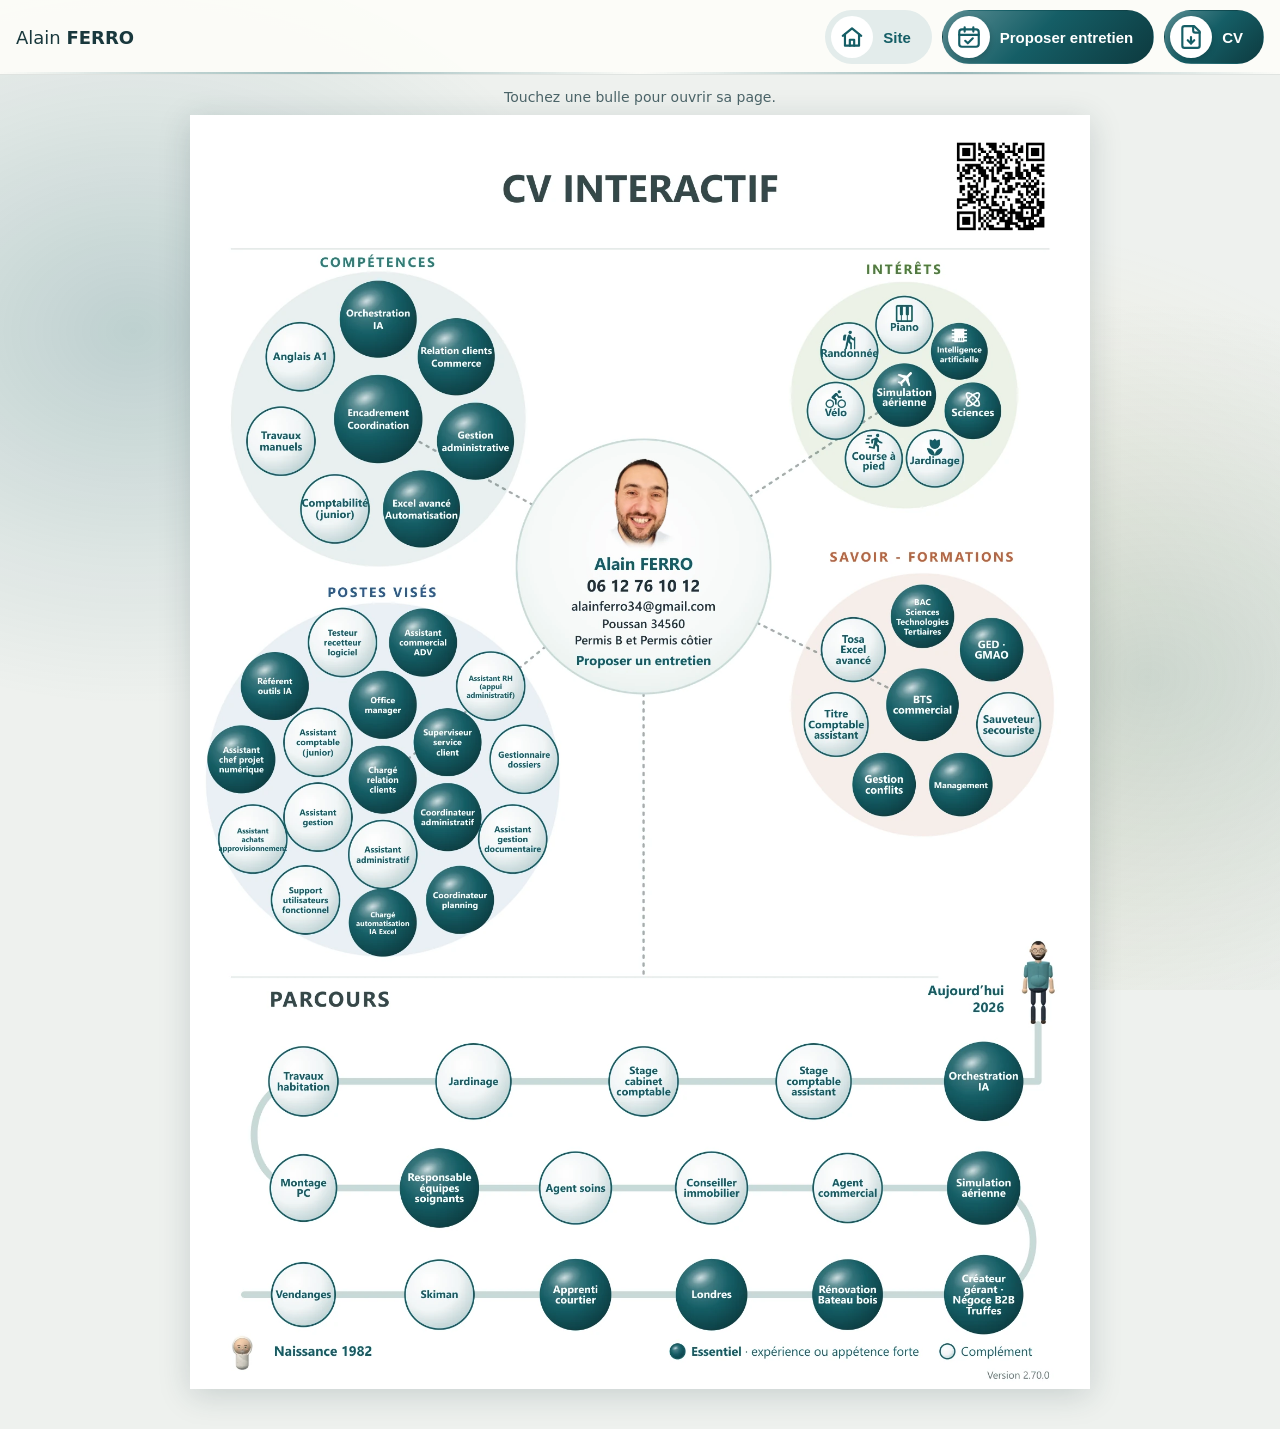
==== commit 335db49b: "[MODIF] Version 2.70.0 : Pilotage d'avions de ligne, bouton CV, fond clair des coordonnees, photos r" ====
--- a/cv.html
+++ b/cv.html
@@ -8,27 +8,27 @@
 <meta http-equiv="Content-Security-Policy" content="default-src 'self'; img-src 'self' data:; style-src 'self'; script-src 'self'; object-src 'none'; base-uri 'none'; form-action 'none'">
 <meta name="referrer" content="no-referrer">
 <link rel="icon" href="assets/favicon.png">
-<link rel="stylesheet" href="cv.css?v=2.69.0">
-<link rel="stylesheet" href="boutons.css?v=2.69.0">
-<link rel="stylesheet" href="mouvements.css?v=2.69.0">
+<link rel="stylesheet" href="cv.css?v=2.70.0">
+<link rel="stylesheet" href="boutons.css?v=2.70.0">
+<link rel="stylesheet" href="mouvements.css?v=2.70.0">
 </head>
 <body>
 <header class="cvl-barre">
-  <a class="cvl-nom" href="./?v=2.69.0#/">Alain <strong>FERRO</strong></a>
+  <a class="cvl-nom" href="./?v=2.70.0#/">Alain <strong>FERRO</strong></a>
   <nav class="cvl-actions" aria-label="Actions">
-    <a class="bb bb-p3 cvl-site" href="./?v=2.69.0#/" aria-label="Revenir au site"><span class="bb-pastille" aria-hidden="true"><img class="bb-ic" src="assets/boutons/site.svg" alt=""></span><span class="bb-lb">Site</span></a>
+    <a class="bb bb-p3 cvl-site" href="./?v=2.70.0#/" aria-label="Revenir au site"><span class="bb-pastille" aria-hidden="true"><img class="bb-ic" src="assets/boutons/site.svg" alt=""></span><span class="bb-lb">Site</span></a>
     <a class="bb bb-p1 cvl-entretien" href="entretien.html" aria-label="Proposer un entretien"><span class="bb-pastille" aria-hidden="true"><img class="bb-ic" src="assets/boutons/entretien.svg" alt=""></span><span class="bb-lb">Proposer entretien</span></a>
-    <a class="bb bb-p2" id="cvl-pdf" title="Télécharger CV" href="CV-Interactif-Alain-FERRO.pdf?v=2.69.0" aria-label="Télécharger le CV au format PDF" download="CV-Interactif-Alain-FERRO.pdf"><span class="bb-pastille" aria-hidden="true"><img class="bb-ic" src="assets/boutons/cv-pdf.svg" alt=""><span class="bb-badge bb-badge-bas"></span></span><span class="bb-lb">CV</span></a>
+    <a class="bb bb-p1 bb-cv" id="cvl-pdf" title="Télécharger CV" href="CV-Interactif-Alain-FERRO.pdf?v=2.70.0" aria-label="Télécharger le CV au format PDF" download="CV-Interactif-Alain-FERRO.pdf"><span class="bb-pastille" aria-hidden="true"><svg class="bb-ic" style="color:#155E66" viewBox="0 0 24 24" fill="none" stroke="currentColor" stroke-width="2" stroke-linecap="round" stroke-linejoin="round" focusable="false" aria-hidden="true"><path d="M15 2H6a2 2 0 0 0-2 2v16a2 2 0 0 0 2 2h12a2 2 0 0 0 2-2V7Z"/><path d="M14 2v4a2 2 0 0 0 2 2h4"/><path d="M12 18v-6"/><path d="m9 15 3 3 3-3"/></svg></span><span class="bb-lb">CV</span></a>
   </nav>
 </header>
 <main class="cvl-scene">
   <p class="cvl-aide">Touchez une bulle pour ouvrir sa page.</p>
   <div class="cvl-page" id="cvl-page">
-    <img src="assets/cv/cv-page.webp?v=2.69.0" width="1653" height="2339" alt="CV interactif d’Alain Ferro : compétences, intérêts, formations, postes visés et parcours.">
+    <img src="assets/cv/cv-page.webp?v=2.70.0" width="1653" height="2339" alt="CV interactif d’Alain Ferro : compétences, intérêts, formations, postes visés et parcours.">
   </div>
 </main>
-<script src="assets/cv/liens.js?v=2.69.0"></script>
-<script src="cv.js?v=2.69.0"></script>
-<script src="mouvements.js?v=2.69.0"></script>
+<script src="assets/cv/liens.js?v=2.70.0"></script>
+<script src="cv.js?v=2.70.0"></script>
+<script src="mouvements.js?v=2.70.0"></script>
 </body>
 </html>
--- a/boutons.css
+++ b/boutons.css
@@ -34,3 +34,7 @@
 /* 2.61.1 bb-deux-lignes : « Proposer entretien » peut passer sur deux lignes dans la capsule sur petit écran. */
 @media (max-width: 700px) { .co-actions-bandeau .bb { white-space: normal; line-height: 1.1; } }
 @media (max-width: 380px) { .bb { white-space: normal; line-height: 1.1; } }
+/* 2.70.0 : bouton « CV » (téléchargement du PDF) au dégradé de « Proposer un entretien » ; icône Lucide file-down en SVG intégré
+   (currentColor), turquoise sur pastille blanche. Survol, focus et contraste hérités de .bb-p1 (blanc sur #155E66 : 7,4:1). */
+.bb-cv .bb-pastille { color: #155E66; }
+svg.bb-ic { overflow: visible; }
